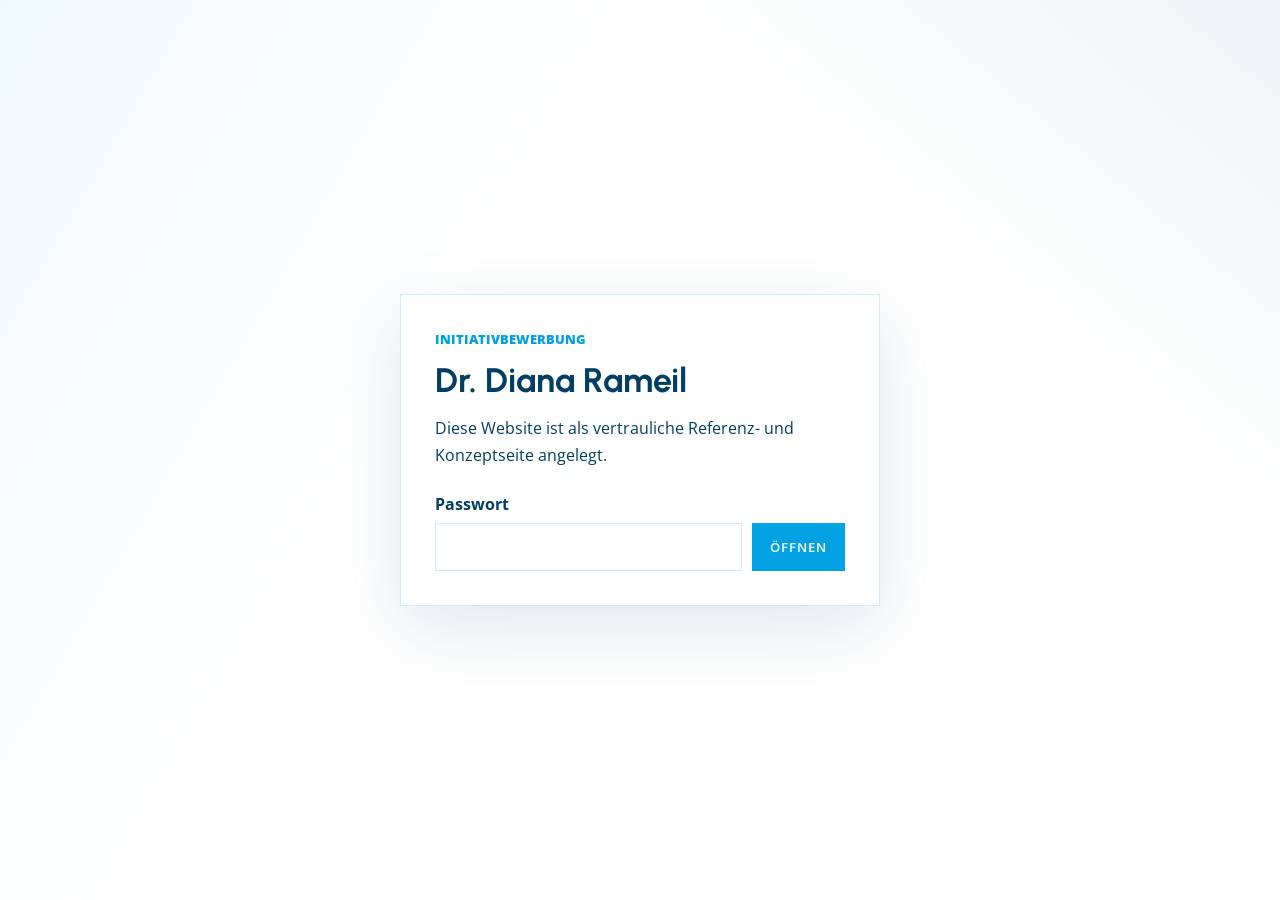
==== index.html @ 24d47d83 "Footer: add copyright/IP notice to all pages" ====
<!doctype html>
<html lang="de">
  <head>
    <meta charset="utf-8" />
    <link rel="icon" href="favicon.ico" sizes="32x32" /><link rel="icon" href="assets/favicon.svg" type="image/svg+xml" /><meta name="viewport" content="width=device-width, initial-scale=1" />
    <title>Dr. Diana Rameil | Patientensicherheit</title>
    <meta
      name="description"
      content="Geschütztes Konzeptdossier zur Weiterentwicklung der Patientensicherheit in der GKV."
    />
    <link rel="stylesheet" href="styles.css" />
  </head>
  <body data-page="start">
    <div class="password-screen" id="passwordScreen" aria-labelledby="passwordTitle">
      <form class="password-panel" id="passwordForm">
        <p class="eyebrow">Initiativbewerbung</p>
        <h1 id="passwordTitle">Dr. Diana Rameil</h1>
        <p>Diese Website ist als vertrauliche Referenz- und Konzeptseite angelegt.</p>
        <label for="passwordInput">Passwort</label>
        <div class="password-row">
          <input id="passwordInput" type="password" autocomplete="current-password" />
          <button type="submit">Öffnen</button>
        </div>
        
      </form>
    </div>

    <div class="site-shell" id="siteShell" hidden>
      <header class="site-header">
        <a class="brand brand-logo" href="index.html" aria-label="Zur Startseite">
          <svg viewBox="0 0 560 92" height="92" aria-label="Dr. Diana Rameil, LL.M., M.A." role="img"><circle cx="28" cy="46" r="30" fill="none" stroke="#003e63" stroke-width="2.5"/><circle cx="52" cy="46" r="30" fill="none" stroke="#01a1e3" stroke-width="2.5"/><clipPath id="logoClip"><circle cx="28" cy="46" r="30"/></clipPath><circle cx="52" cy="46" r="30" fill="#01a1e3" opacity="0.15" clip-path="url(#logoClip)"/><text x="98" y="52" font-family="Urbanist,system-ui,sans-serif" font-weight="300" font-size="48" fill="#003e63">Dr. Diana Rameil</text><text x="100" y="82" font-family="Urbanist,system-ui,sans-serif" font-weight="300" font-size="28" fill="#01a1e3" letter-spacing="2">LL.M., M.A.</text></svg>
          
        </a>
        <div class="header-actions"><a class="contact-action" href="mailto:info@patientensicherheit-gkv.de" aria-label="E-Mail schreiben"><svg class="header-svg" viewBox="0 0 24 24" aria-hidden="true"><path d="M4 6h16v12H4z"></path><path d="m4 7 8 6 8-6"></path></svg><span>E-Mail</span></a><a class="contact-action" href="tel:+4915123464872" aria-label="Anrufen"><svg class="header-svg" viewBox="0 0 24 24" aria-hidden="true"><path d="M7.5 4.8 9.6 7c.6.6.7 1.5.2 2.2l-1 1.5c1.1 2.2 2.8 3.9 5 5l1.5-1c.7-.4 1.6-.3 2.2.2l2.1 2.1c.6.6.6 1.6 0 2.2l-1 1c-.8.8-2 .9-3 .6-6-1.8-10.7-6.5-12.5-12.5-.3-1.1-.1-2.2.6-3l1-1c.7-.6 1.6-.6 2.3 0Z"></path></svg><span>Telefon</span></a><button class="menu-toggle" type="button" aria-expanded="false" aria-controls="mainNav" aria-label="Menü öffnen"><span></span><span></span><span></span></button></div>
        <nav class="main-nav" id="mainNav" aria-label="Hauptnavigation">
          
          <a href="profil.html">Profil und Expertise</a>
          <a href="impuls.html">Fall Anni</a>
          <a href="aktuell.html">Patientensicherheit</a>
          <a href="analyse.html">Analyse der PSS</a>
          <a href="konzept.html">Konzept &amp; Projekte</a>
          <a href="kontakt.html">Abschluss und Kontakt</a>
        </nav>
      </header>

      <main>
        <section class="hero-slider" aria-label="Startseiten-Hero">
          <div class="hero-slide is-active" data-slide>
            <video autoplay muted loop playsinline poster="assets/serious-doctor-discussing-with-senior-couple-about-their-medical-documents-appointment-clinic.jpg">
              <source src="assets/4778147_Doctors_Team_3840x2160.mp4" type="video/mp4" />
            </video>
          </div>
          <div class="hero-slide" data-slide>
            <video muted loop playsinline poster="assets/closeup-support-hands.jpg">
              <source src="assets/4778145_Doctors_Team_3840x2160.mp4" type="video/mp4" />
            </video>
          </div>
          <div class="hero-overlay"></div>
          <div class="hero-copy hero-copy-over-video reveal">
            <p class="eyebrow eyebrow-hero">Initiativbewerbung</p>
            <h1>Patientensicherheit<br class="mobile-break"> in der GKV wirksam gestalten</h1>
            <p class="hero-lede">
              Sicherheit ist kein Zufall — sie ist eine Entscheidung.
            </p>
            <div class="hero-actions">
              <a class="primary-button" href="konzept.html">Konzept ansehen</a>
            </div>
          </div>
          <button class="hero-scroll-hint" type="button" aria-label="Nach unten scrollen" onclick="document.getElementById('main-content').scrollIntoView({behavior:'smooth'})">
            <svg viewBox="0 0 24 24" aria-hidden="true"><path d="M12 5v14M5 12l7 7 7-7"/></svg>
          </button>
          <div class="hero-dots" aria-label="Hero Slider Steuerung">
            <button class="is-active" type="button" data-slide-button="0" aria-label="Slide 1 anzeigen"></button>
            <button type="button" data-slide-button="1" aria-label="Slide 2 anzeigen"></button>
            <button type="button" data-slide-button="2" aria-label="Slide 3 anzeigen"></button>
          </div>
        </section>

        <section class="section" id="main-content">
          <div class="page-intro reveal">
            <div class="page-intro-label">
              <p class="eyebrow">Leitidee</p>
              <h2>Gemeinsam für mehr Sicherheit.</h2>
            </div>
            <p>
              Konzept zur strukturierten Nutzung realer Behandlungsereignisse für
              Prävention, Lehre und Vertrauen – zur Weiterentwicklung der Techniker
              Krankenkasse als führende Akteurin im Bereich Patientensicherheit
            </p>
            <p>
              Behandlungsfehler und vermeidbare Schadensereignisse verursachen nicht nur
              erhebliche persönliche Belastungen für Betroffene, sondern führen auch zu
              hohen Folgekosten im Gesundheitssystem. Aktuelle Einschätzungen gehen
              inzwischen von volkswirtschaftlichen Belastungen in Milliardenhöhe aus.
              Patientensicherheit besitzt damit nicht nur medizinische und ethische,
              sondern auch eine erhebliche gesundheitsökonomische Relevanz.
            </p>
            <p>
              Das Thema Patientensicherheit entwickelt sich zunehmend zu einem zentralen
              Zukunfts- und Gestaltungsfeld in der gesetzlichen Krankenversicherung.
              Moderne, lernorientierte Ansätze bieten die Chance, Erkenntnisse aus realen
              Behandlungsereignissen gezielt zu nutzen, um eine sicherere Versorgung
              nachhaltig weiterzuentwickeln und präventive Strukturen zu stärken.
            </p>
          </div>
        </section>

        <section class="section feature-strip" aria-label="Thematische Schwerpunkte">
          <article class="feature-item reveal">
            <svg viewBox="0 0 48 48" aria-hidden="true"><path d="M8 14h32v22H8z"></path><path d="m8 15 16 13 16-13"></path></svg>
            <h2>Fallbasiertes Lernen</h2>
          </article>
          <article class="feature-item reveal">
            <svg viewBox="0 0 48 48" aria-hidden="true"><path d="M24 7v34"></path><path d="M12 18h24"></path><path d="M14 30h20"></path><circle cx="24" cy="24" r="16"></circle></svg>
            <h2>Prävention und Vertrauen</h2>
          </article>
          <article class="feature-item reveal">
            <svg viewBox="0 0 48 48" aria-hidden="true"><path d="M14 8h15l7 7v25H14z"></path><path d="M29 8v8h7"></path><path d="M19 25h12M19 31h9"></path></svg>
            <h2>Strukturierte Analyse</h2>
          </article>
          <article class="feature-item reveal">
            <svg viewBox="0 0 48 48" aria-hidden="true"><path d="M24 6 8 14v11c0 9 6.8 14.4 16 17 9.2-2.6 16-8 16-17V14z"></path><path d="m17 24 5 5 10-11"></path></svg>
            <h2>Sichere Versorgung</h2>
          </article>
        </section>

        <section class="section" aria-label="Unterseiten">
          <div class="section-heading narrow">
            <p class="eyebrow">Das Dossier im Überblick</p>
            <h2>Alle Themen auf einen Blick.</h2>
          </div>
          <div class="page-teaser-grid">
          <a class="teaser-card reveal image-tile portrait-card" href="profil.html">
            <img src="assets/portrait-square.jpg" alt="Portraitfoto Dr. Diana Rameil" />
            <div class="tile-overlay"></div>
            <div class="tile-copy">
              <h2>Profil und Expertise</h2>
              <p>Fachliche Laufbahn, Schnittstellenkompetenz und Original-Lebenslauf.</p>
            </div>
          </a>
          <a class="teaser-card reveal image-tile" href="impuls.html">
            <img src="assets/anni.jpg" alt="Fall Anni" />
            <div class="tile-overlay"></div>
            <div class="tile-copy">
              <h2>Fall Anni</h2>
              <p>Der Fall Anni als sachlicher Impuls und biografischer Wendepunkt.</p>
            </div>
          </a>
          <a class="teaser-card reveal image-tile" href="aktuell.html">
            <img src="assets/closeup-support-hands.jpg" alt="Patientensicherheit" />
            <div class="tile-overlay"></div>
            <div class="tile-copy">
              <h2>Patientensicherheit</h2>
              <p>Einordnung des Handlungsfeldes fuer GKV, Qualität und Vertrauen.</p>
            </div>
          </a>
          <a class="teaser-card reveal image-tile" href="analyse.html">
            <img src="assets/serious-doctor-discussing-with-senior-couple-about-their-medical-documents-appointment-clinic.jpg" alt="Ärztliches Beratungsgespräch mit Dokumenten" />
            <div class="tile-overlay"></div>
            <div class="tile-copy">
              <h2>Analyse der PSS</h2>
              <p>Vollständige Originalanalyse der TK-Patientensicherheitssignale.</p>
            </div>
          </a>
          <a class="teaser-card reveal image-tile" href="konzept.html">
            <img src="assets/team-young-specialist-doctors-standing-corridor-hospital.jpg" alt="Konzept & Projekte" />
            <div class="tile-overlay"></div>
            <div class="tile-copy">
              <h2>Konzept & Projekte</h2>
              <p>Projektideen und Beitrag zur Weiterentwicklung der Patientensicherheit.</p>
            </div>
          </a>
          <a class="teaser-card reveal image-tile" href="kontakt.html">
            <img src="assets/doctor-patient-discussing-current-health-examination-while-sitting-sunny-clinic-perfect-medical-service-hospital.jpg" alt="Abschluss und Kontakt" />
            <div class="tile-overlay"></div>
            <div class="tile-copy">
              <h2>Abschluss und Kontakt</h2>
              <p>Zusammenfassung, Gesprächsimpuls und Kontaktdaten.</p>
            </div>
          </a>
          </div>
        </section>
      </main>
            <footer class="site-footer">
        <div class="footer-grid">
          <div class="footer-copy">
            <p class="eyebrow">Kontakt</p>
            <svg viewBox="0 0 560 92" height="72" aria-label="Dr. Diana Rameil, LL.M., M.A." role="img"><circle cx="28" cy="46" r="30" fill="none" stroke="rgba(255,255,255,0.7)" stroke-width="2.5"/><circle cx="52" cy="46" r="30" fill="none" stroke="#01a1e3" stroke-width="2.5"/><clipPath id="footerLogoClip"><circle cx="28" cy="46" r="30"/></clipPath><circle cx="52" cy="46" r="30" fill="#01a1e3" opacity="0.25" clip-path="url(#footerLogoClip)"/><text x="98" y="52" font-family="Urbanist,system-ui,sans-serif" font-weight="300" font-size="48" fill="#fff">Dr. Diana Rameil</text><text x="100" y="82" font-family="Urbanist,system-ui,sans-serif" font-weight="300" font-size="28" fill="#01a1e3" letter-spacing="2">LL.M., M.A.</text></svg>
            <p>Ich freue mich auf den Austausch — schreiben Sie mir oder rufen Sie einfach an.</p>
            <div class="footer-contact-links">
              <a href="mailto:info@patientensicherheit-gkv.de" aria-label="E-Mail schreiben">E-Mail</a>
              <a href="tel:+4915123464872" aria-label="Anrufen">Telefon</a>
            </div>
          </div>
          <form class="footer-form" id="contactForm" action="/api/contact" method="post" data-smtp-ready="true">
            <input class="honeypot" type="text" name="website" tabindex="-1" autocomplete="off" aria-hidden="true" />
            <label>
              <span>Name</span>
              <input type="text" name="name" autocomplete="name" required />
            </label>
            <label>
              <span>E-Mail</span>
              <input type="email" name="email" autocomplete="email" required />
            </label>
            <label>
              <span>Nachricht</span>
              <textarea name="message" rows="4" required></textarea>
            </label>
            <button type="submit">Nachricht senden</button>
            <p class="form-status" id="formStatus" role="status" aria-live="polite"></p>
          </form>
        </div>
        <div class="footer-bottom">© Dr. Diana Rameil, LL.M., M.A. · 2026 — Alle Inhalte urheberrechtlich geschützt. Konzepte, Analysen und Texte sind geistiges Eigentum der Autorin.</div>
      </footer>
    </div>

    <script src="script.js"></script>
  </body>
</html>
---- styles.css ----
@import url("https://fonts.googleapis.com/css2?family=Open+Sans:wght@400;500;600;700;800&family=Urbanist:wght@300;400;500;600;700;800;900&display=swap");

:root {
  /* ── Layout ── */
  --page-max: 1360px;
  --page-pad: clamp(18px, 4vw, 56px);
  --radius: 0px;

  /* ── Colors ── */
  --white: #ffffff;
  --navy: #003e63;
  --aqua: #01a1e3;
  --bg: #ffffff;
  --paper: #ffffff;
  --ink: #003e63;
  --muted: rgba(0, 62, 99, 0.58);
  --line: rgba(1, 161, 227, 0.2);
  --aqua-dark: #003e63;       /* alias → --navy */
  --mint: rgba(1, 161, 227, 0.08);
  --soft-blue: rgba(1, 161, 227, 0.05);
  --shadow: 0 22px 70px rgba(0, 62, 99, 0.12);

  /* ── Typography ── */
  --font-display: "Urbanist", Inter, ui-sans-serif, system-ui, -apple-system, BlinkMacSystemFont, "Segoe UI",
    sans-serif;
  --font-body: "Open Sans", Inter, ui-sans-serif, system-ui, -apple-system, BlinkMacSystemFont, "Segoe UI",
    sans-serif;
  font-family: var(--font-body);
  --text-h1: clamp(36px, 4vw, 64px);
  --text-h2: clamp(26px, 2.5vw, 42px);
  --text-h3: clamp(20px, 1.8vw, 30px);
  --text-lede: clamp(19px, 1.6vw, 24px);
  --text-base: clamp(17px, 1.4vw, 20px);
  --text-sm: clamp(15px, 1.15vw, 18px);

  /* ── Section spacing ──────────────────────────────────────────────────────
   * --section-gap       : standard vertical padding between sections with a
   *                       background color change (white ↔ soft-blue/navy).
   * --section-gap-tight : reduced padding when two white sections follow each
   *                       other on the same background (no visual separator).
   * Usage: .section uses --section-gap by default. Adjacent white-on-white
   * sections receive padding-top: var(--section-gap-tight) via sibling rules.
   * ─────────────────────────────────────────────────────────────────────── */
  --section-gap: clamp(56px, 8vw, 108px);
  --section-gap-tight: clamp(28px, 4vw, 54px);
}

* {
  border-radius: var(--radius) !important;
}

* {
  box-sizing: border-box;
}

[hidden] {
  display: none !important;
}

html {
  scroll-behavior: smooth;
}

body {
  margin: 0;
  background:
    linear-gradient(120deg, rgba(1, 161, 227, 0.06), transparent 36%),
    linear-gradient(220deg, rgba(0, 62, 99, 0.06), transparent 30%),
    var(--bg);
  color: var(--ink);
}

a {
  color: inherit;
}

.teaser-card,
.feature-item,
.profile-timeline,
.profile-extra-grid,
.footer-form,
.raw-text {
  overflow-wrap: break-word;
}

.raw-text {
  hyphens: auto;
}

button,
input {
  font: inherit;
}

.password-screen {
  min-height: 100vh;
  display: grid;
  place-items: center;
  padding: 24px;
}

.password-panel {
  width: min(100%, 480px);
  background: var(--paper);
  border: 1px solid var(--line);
  border-radius: 8px;
  box-shadow: var(--shadow);
  padding: 34px;
}

.password-panel h1 {
  margin: 8px 0 12px;
  font-size: 34px;
}

.password-panel label {
  display: block;
  margin-top: 24px;
  margin-bottom: 8px;
  font-weight: 700;
}

.password-row {
  display: grid;
  grid-template-columns: 1fr auto;
  gap: 10px;
}

.password-row input {
  min-width: 0;
  border: 1px solid var(--line);
  border-radius: 6px;
  padding: 12px 14px;
}

.password-row button,
.primary-button,
.secondary-button {
  display: inline-flex;
  align-items: center;
  gap: 8px;
  border: 0;
  border-radius: 6px;
  padding: 12px 18px;
  text-decoration: none;
  font-size: 13px;
  font-weight: 600;
  letter-spacing: 0.08em;
  text-transform: uppercase;
  cursor: pointer;
}

.password-row button,
.primary-button {
  background: var(--aqua);
  color: var(--white);
}

.secondary-button {
  border: 1px solid var(--line);
  background: var(--white);
}

.profile-download {
  margin-top: clamp(24px, 3vw, 40px);
  display: flex;
  flex-wrap: wrap;
  gap: 16px;
}

.profile-download a {
  display: inline-flex;
  align-items: center;
  gap: 10px;
  color: var(--ink);
  text-decoration: none;
}

.password-hint {
  color: var(--muted);
  font-size: 14px;
}

.site-header {
  position: sticky;
  top: 0;
  z-index: 10;
  display: flex;
  align-items: center;
  justify-content: space-between;
  gap: 24px;
  padding: 14px max(var(--page-pad), calc((100vw - var(--page-max)) / 2 + var(--page-pad)));
  background: var(--white);
  border-bottom: 1px solid rgba(207, 229, 228, 0.86);
}

.brand {
  display: inline-flex;
  align-items: center;
  gap: 12px;
  text-decoration: none;
  font-family: var(--font-display);
}

.brand-logo {
  gap: 16px;
}

.brand-logo img,
.brand-logo svg {
  display: block;
  height: clamp(48px, 4.5vw, 54px);
  width: auto;
}

.brand-logo span {
  border-left: 1px solid var(--line);
  color: var(--muted);
  font-family: var(--font-body);
  font-size: 13px;
  padding-left: 16px;
}

.brand-mark {
  display: grid;
  place-items: center;
  width: 44px;
  height: 44px;
  border-radius: 8px;
  background: var(--aqua);
  color: var(--white);
  font-weight: 900;
}

.brand small {
  display: block;
  margin-top: 2px;
  color: var(--muted);
  font-size: 12px;
}

.main-nav {
  position: fixed;
  inset: 73px 0 0;
  display: grid;
  place-items: center;
  align-content: center;
  gap: clamp(2px, 0.8vh, 8px);
  min-width: 0;
  padding: clamp(32px, 8vw, 92px);
  border: 0;
  border-radius: 0;
  background: rgba(255, 255, 255, 0.98);
  box-shadow: none;
  opacity: 0;
  pointer-events: none;
  transform: translateY(-12px);
  transition:
    opacity 180ms ease,
    transform 180ms ease;
  z-index: 9;
}

.main-nav.is-open {
  opacity: 1;
  pointer-events: auto;
  transform: translateY(0);
}

.header-actions {
  display: flex;
  align-items: center;
  gap: clamp(16px, 2.5vw, 28px);
}

.contact-action {
  display: inline-flex;
  align-items: center;
  gap: 7px;
  color: var(--ink);
  font-size: 14px;
  text-decoration: none;
}

.header-svg {
  display: block;
  width: 23px;
  height: 23px;
  fill: none;
  stroke: currentColor;
  stroke-linecap: round;
  stroke-linejoin: round;
  stroke-width: 1.8;
}

.menu-toggle {
  position: relative;
  display: block;
  width: 28px;
  height: 24px;
  border: 0;
  background: transparent;
  color: var(--ink);
  cursor: pointer;
  padding: 0;
}

.menu-toggle span {
  position: absolute;
  left: 0;
  display: block;
  width: 24px;
  height: 2px;
  border-radius: 999px;
  background: currentColor;
  transition:
    transform 180ms ease,
    opacity 180ms ease,
    top 180ms ease;
}

.menu-toggle span:nth-child(1) {
  top: 4px;
}

.menu-toggle span:nth-child(2) {
  top: 11px;
}

.menu-toggle span:nth-child(3) {
  top: 18px;
}

.menu-toggle.is-open span:nth-child(1) {
  top: 11px;
  transform: rotate(45deg);
}

.menu-toggle.is-open span:nth-child(2) {
  opacity: 0;
}

.menu-toggle.is-open span:nth-child(3) {
  top: 11px;
  transform: rotate(-45deg);
}

.main-nav a {
  border-radius: 6px;
  color: var(--ink);
  font-size: clamp(24px, 3.2vw, 46px);
  font-weight: 700;
  line-height: 1;
  padding: 2px 16px;
  text-decoration: none;
}

.main-nav a:hover {
  background: transparent;
  color: var(--aqua-dark);
}

.main-nav a.is-active {
  background: transparent;
  color: var(--aqua-dark);
}

.section {
  padding: var(--section-gap) max(var(--page-pad), calc((100vw - var(--page-max)) / 2 + var(--page-pad)));
}

.subpage-hero {
  display: grid;
  grid-template-columns: minmax(0, 1fr) minmax(260px, 420px);
  gap: clamp(24px, 5vw, 64px);
  align-items: center;
  min-height: 54vh;
}

.subpage-hero.text-first {
  grid-template-columns: minmax(0, 0.8fr) minmax(280px, 0.9fr);
}

.subpage-hero img {
  display: block;
  width: 100%;
  max-height: 520px;
  border-radius: 8px;
  box-shadow: var(--shadow);
  object-fit: cover;
}

.profile-hero {
  display: grid;
  grid-template-columns: minmax(0, 1.25fr) minmax(300px, 0.55fr);
  min-height: clamp(320px, 48vh, 520px);
  background:
    linear-gradient(90deg, rgba(0, 62, 99, 0.18) 0%, rgba(1, 161, 227, 0.08) 50%, rgba(0, 62, 99, 0.06) 100%),
    linear-gradient(160deg, rgba(1, 161, 227, 0.22) 0%, rgba(0, 62, 99, 0.10) 60%, rgba(1, 161, 227, 0.12) 100%);
  gap: 30px;
  padding-right: max(var(--page-pad), calc((100vw - var(--page-max)) / 2 + var(--page-pad)));
}

.profile-hero-copy {
  display: flex;
  flex-direction: column;
  justify-content: center;
  padding-block: clamp(40px, 6vw, 72px);
  padding-left: max(var(--page-pad), calc((100vw - var(--page-max)) / 2 + var(--page-pad)));
  padding-right: 0;
}

.profile-hero-copy h1 {
  max-width: none;
  font-size: clamp(30px, 3.8vw, 52px);
  line-height: 1.08;
}

.profile-hero-copy p:not(.eyebrow) {
  max-width: none;
  color: var(--muted);
  font-size: var(--text-lede);
}

.profile-hero-image {
  min-height: clamp(320px, 48vh, 520px);
  overflow: hidden;
  align-self: center;
  border-radius: 8px;
  box-shadow: 0 30px 80px rgba(0, 62, 99, 0.2);
  margin-block: clamp(24px, 4vw, 48px);
}

.profile-hero-image img {
  display: block;
  width: 100%;
  height: 100%;
  min-height: clamp(320px, 48vh, 520px);
  object-fit: cover;
  object-position: center 16%;
}

.profile-feature-strip {
  background: var(--soft-blue);
  padding-top: var(--section-gap);
  padding-bottom: var(--section-gap);
}

.profile-timeline-section {
  background: var(--bg);
}

.profile-timeline {
  display: grid;
  gap: 14px;
}

.profile-timeline article {
  display: grid;
  grid-template-columns: 160px minmax(280px, 1.05fr) minmax(280px, 0.95fr);
  gap: clamp(20px, 4vw, 46px);
  align-items: baseline;
  border-top: 1px solid var(--line);
  padding: 22px 0;
}

.profile-timeline article:last-child {
  border-bottom: 1px solid var(--line);
}

.profile-timeline span {
  color: var(--aqua-dark);
  font-size: 13px;
  font-weight: 900;
  text-transform: uppercase;
}

.profile-timeline h3 {
  font-size: var(--text-h3);
}

.profile-timeline p {
  margin: 0;
  color: var(--muted);
}

.profile-extra-section {
  background: var(--soft-blue);
}

.profile-extra-grid {
  display: grid;
  grid-template-columns: repeat(6, 1fr);
  gap: 16px;
  align-items: stretch;
}

.profile-extra-grid article:nth-child(1) { grid-column: span 3; }
.profile-extra-grid article:nth-child(2) { grid-column: span 3; }
.profile-extra-grid article:nth-child(3) { grid-column: span 2; }
.profile-extra-grid article:nth-child(4) { grid-column: span 2; }
.profile-extra-grid article:nth-child(5) { grid-column: span 2; }

.profile-extra-grid article {
  border: 1px solid rgba(1, 161, 227, 0.18);
  border-radius: 8px;
  background: var(--bg);
  padding: 24px;
  overflow-wrap: break-word;
  word-break: break-word;
  hyphens: auto;
}

.profile-extra-grid .extra-icon,
.anni-effects .extra-icon,
.patient-tk-grid .extra-icon {
  width: 28px;
  height: 28px;
  stroke: var(--aqua-dark);
  stroke-width: 1.5;
  fill: none;
  stroke-linecap: round;
  stroke-linejoin: round;
  display: block;
  margin-bottom: 14px;
}

.profile-extra-grid h3 {
  margin-bottom: 18px;
  font-size: clamp(21px, 1.6vw, 28px);
}

.profile-extra-grid p {
  margin: 0;
  color: var(--muted);
}

.anni-hero {
  display: grid;
  grid-template-columns: minmax(0, 1.25fr) minmax(300px, 0.55fr);
  gap: 30px;
  min-height: clamp(320px, 48vh, 520px);
  padding-right: max(var(--page-pad), calc((100vw - var(--page-max)) / 2 + var(--page-pad)));
  background:
    linear-gradient(90deg, rgba(0, 62, 99, 0.18) 0%, rgba(1, 161, 227, 0.08) 50%, rgba(0, 62, 99, 0.06) 100%),
    linear-gradient(160deg, rgba(1, 161, 227, 0.22) 0%, rgba(0, 62, 99, 0.10) 60%, rgba(1, 161, 227, 0.12) 100%);
}

.anni-hero-copy {
  display: flex;
  flex-direction: column;
  justify-content: center;
  padding-block: clamp(40px, 6vw, 72px);
  padding-left: max(var(--page-pad), calc((100vw - var(--page-max)) / 2 + var(--page-pad)));
}

.anni-hero-copy h1 {
  max-width: none;
  font-size: clamp(30px, 3.8vw, 52px);
  line-height: 1.08;
}

.anni-hero-copy p:not(.eyebrow) {
  max-width: none;
  color: var(--muted);
  font-size: var(--text-lede);
}

.anni-hero-image {
  align-self: center;
  overflow: hidden;
  min-height: clamp(320px, 48vh, 520px);
  border-radius: 8px;
  box-shadow: 0 30px 80px rgba(0, 62, 99, 0.2);
  margin-block: clamp(28px, 5vw, 64px);
}

.anni-hero-image img {
  display: block;
  width: 100%;
  height: 100%;
  min-height: clamp(320px, 48vh, 520px);
  object-fit: cover;
  object-position: center 16%;
}

.anni-intro-section {
  background: var(--soft-blue);
}

.anni-intro-copy {
  display: grid;
  grid-template-columns: repeat(3, minmax(0, 1fr));
  gap: 18px;
}

.anni-intro-copy.text-block {
  display: grid;
  grid-template-columns: minmax(0, 0.4fr) minmax(0, 0.6fr);
  gap: 18px;
  max-width: none;
}

.anni-intro-copy p {
  margin: 0;
  border: 1px solid rgba(1, 161, 227, 0.18);
  border-radius: 8px;
  background: var(--bg);
  padding: 24px;
  color: var(--muted);
  font-size: var(--text-base);
}

.anni-intro-copy.text-block p {
  border: 0;
  border-radius: 0;
  background: transparent;
  padding: 0;
  color: var(--muted);
  font-size: var(--text-lede);
  line-height: 1.55;
}

.intro-heading-block h2 {
  font-size: clamp(28px, 3vw, 48px);
}

.anni-intro-copy.text-block p + p,
.anni-intro-copy.text-block div p + p {
  margin-top: 18px;
}

.anni-timeline-section {
  background: var(--soft-blue);
}

.anni-timeline {
  display: grid;
  gap: 0;
}

.anni-timeline-note {
  margin-top: clamp(32px, 4vw, 52px);
  font-size: var(--text-base);
  font-style: italic;
  color: var(--muted);
  border-left: 3px solid rgba(1, 161, 227, 0.3);
  padding-left: clamp(20px, 3vw, 32px);
}

.anni-timeline article {
  display: grid;
  grid-template-columns: 190px minmax(0, 1fr);
  gap: clamp(20px, 4vw, 56px);
  border-top: 1px solid var(--line);
  padding: 28px 0;
}

.anni-timeline article:last-child {
  border-bottom: 1px solid var(--line);
}

.anni-timeline span {
  color: var(--aqua-dark);
  font-size: 13px;
  font-weight: 900;
  text-transform: uppercase;
}

.anni-timeline h3 {
  margin-bottom: 10px;
  font-size: clamp(24px, 2.3vw, 38px);
}

.anni-timeline p {
  max-width: 980px;
  margin: 0;
  color: var(--muted);
  font-size: var(--text-base);
}

.anni-image-band {
  display: grid;
  grid-template-columns: minmax(280px, 0.62fr) minmax(0, 0.9fr);
  gap: clamp(24px, 5vw, 72px);
  align-items: center;
  background: var(--white);
}

.anni-image-band img {
  display: block;
  width: 100%;
  aspect-ratio: 4 / 3;
  border-radius: 8px;
  box-shadow: var(--shadow);
  object-fit: cover;
}

.anni-effects {
  display: grid;
  grid-template-columns: repeat(3, minmax(0, 1fr));
  gap: 16px;
  background: var(--soft-blue);
}

.anni-effects article {
  border: 1px solid var(--line);
  border-radius: 8px;
  background: var(--white);
  padding: 24px;
}

.anni-effects-main {
  grid-column: span 2;
}

.anni-effects h2 {
  margin-bottom: 18px;
  font-size: clamp(22px, 2.8vw, 34px);
}

.anni-effects p {
  margin: 0;
  color: var(--muted);
}

.anni-learning {
  background: var(--bg);
}

.anni-learning > p {
  margin: 0;
  color: var(--muted);
  font-size: var(--text-lede);
  line-height: 1.55;
}

.anni-gutachten,
.anni-stance {
  background: var(--bg);
  display: flex;
  justify-content: center;
  padding-top: var(--section-gap);
}

.anni-stance-card {
  width: 100%;
  max-width: none;
  background: var(--navy);
  color: var(--white);
  padding: clamp(28px, 5vw, 56px);
}

.anni-stance-card .eyebrow {
  color: #9ee7ff;
}

.anni-stance-card p:not(.eyebrow) {
  color: rgba(255, 255, 255, 0.82);
  font-size: var(--text-base);
}

.anni-question {
  background: var(--bg);
  padding-top: clamp(12px, 2vw, 24px);
}

.anni-question h2 {
  max-width: 1100px;
  color: var(--aqua-dark);
  font-size: clamp(34px, 4.4vw, 68px);
}

.wide-image-hero {
  position: relative;
  height: clamp(380px, 50vh, 540px);
  overflow: hidden;
  background: var(--navy);
}

.wide-image-hero > img {
  position: absolute;
  inset: 0;
  display: block;
  width: 100%;
  height: 100%;
  object-fit: cover;
}

.wide-image-overlay {
  position: absolute;
  inset: 0;
  background:
    linear-gradient(90deg, rgba(0, 62, 99, 0.62), rgba(0, 62, 99, 0.38) 46%, rgba(0, 62, 99, 0.12)),
    linear-gradient(180deg, rgba(1, 161, 227, 0.12), rgba(0, 62, 99, 0.36));
}

.wide-image-copy {
  position: relative;
  z-index: 1;
  display: flex;
  height: 100%;
  flex-direction: column;
  justify-content: center;
  padding: clamp(48px, 7vw, 80px) max(var(--page-pad), calc((100vw - var(--page-max)) / 2 + var(--page-pad)));
  color: var(--white);
}

.wide-image-copy .eyebrow {
  color: #9ee7ff;
}

.wide-image-copy h1 {
  max-width: 960px;
  font-size: clamp(32px, 4vw, 56px);
}

.wide-image-copy p:not(.eyebrow) {
  max-width: 760px;
  color: rgba(255, 255, 255, 0.86);
  font-size: var(--text-lede);
}

.patient-feature-strip {
  background: var(--bg);
  padding-top: var(--section-gap);
  padding-bottom: var(--section-gap);
}

/* ── Shared page intro block ── */
.page-intro {
  max-width: 960px;
  padding-left: clamp(32px, 4vw, 56px);
  margin-inline: 0;
}

.page-intro-label {
  border-left: 3px solid rgba(1, 161, 227, 0.3);
  padding-left: clamp(32px, 4vw, 56px);
  margin-left: calc(-1 * clamp(32px, 4vw, 56px));
}

.page-intro .eyebrow {
  font-size: 11px;
  color: var(--aqua-dark);
}

.page-intro h2 {
  margin-top: 6px;
}

.page-intro p {
  font-size: var(--text-base);
  line-height: 1.65;
  color: var(--muted);
  margin-top: 0.8em;
}

/* Symmetric padding for intro sections */
.patient-intro,
.analysis-intro,
.konzept-intro {
  padding-top: var(--section-gap-tight);
  padding-bottom: var(--section-gap-tight);
}

/* anni-learning: symmetric tight padding top and bottom */
.anni-learning {
  padding-top: var(--section-gap-tight);
  padding-bottom: var(--section-gap-tight);
}

.patient-intro {
  background: var(--bg);
}

.patient-text-grid {
  display: grid;
  grid-template-columns: minmax(0, 0.4fr) minmax(0, 0.6fr);
  gap: 18px;
}

.patient-text-grid p {
  margin: 0;
  border: 1px solid rgba(1, 161, 227, 0.18);
  border-radius: 8px;
  background: var(--white);
  padding: 24px;
  color: var(--muted);
  font-size: var(--text-base);
}

.patient-chapters {
  display: grid;
  grid-template-columns: repeat(2, minmax(0, 1fr));
  gap: 16px;
  background: var(--bg);
}

.patient-chapters article,
.patient-tk-grid article {
  border: 1px solid var(--line);
  border-radius: 8px;
  background: var(--bg);
  padding: 26px;
}

.patient-chapters h2 {
  margin-bottom: 20px;
  font-size: clamp(28px, 3vw, 48px);
}

.patient-chapters p:not(.eyebrow),
.patient-tk-grid p {
  color: var(--muted);
}

.patient-image-band {
  display: grid;
  grid-template-columns: minmax(280px, 0.62fr) minmax(0, 0.9fr);
  gap: clamp(24px, 5vw, 72px);
  align-items: center;
  background: var(--soft-blue);
}

.patient-image-band img {
  display: block;
  width: 100%;
  aspect-ratio: 4 / 3;
  border-radius: 8px;
  box-shadow: var(--shadow);
  object-fit: cover;
}

.patient-image-band p:not(.eyebrow) {
  max-width: 760px;
  color: var(--muted);
  font-size: var(--text-base);
}

.patient-trust {
  background: var(--bg);
}

.patient-trust-card {
  width: 100%;
  border-radius: 8px;
  background: var(--navy);
  color: var(--white);
  padding: clamp(28px, 5vw, 56px);
}

.patient-trust-card .eyebrow {
  color: #9ee7ff;
}

.patient-trust-card p:not(.eyebrow) {
  max-width: 980px;
  color: rgba(255, 255, 255, 0.82);
  font-size: var(--text-base);
}

.patient-tk {
  background: var(--soft-blue);
}

.patient-tk-grid {
  display: grid;
  grid-template-columns: repeat(3, minmax(0, 1fr));
  gap: 16px;
}

.patient-tk-grid h3 {
  margin-bottom: 18px;
  font-size: clamp(22px, 1.8vw, 32px);
}


.patient-psb .section-heading {
  margin-bottom: clamp(32px, 4vw, 56px);
}

.patient-psb-grid {
  display: grid;
  grid-template-columns: repeat(2, minmax(0, 1fr));
  gap: 24px;
}

.patient-psb-grid article {
  background: var(--soft-blue);
  border-radius: 12px;
  padding: clamp(24px, 3vw, 40px);
}

.patient-psb-grid h3 {
  margin: 8px 0 20px;
  font-size: clamp(20px, 1.6vw, 28px);
}

.patient-psb-grid ul {
  margin: 0;
  padding-left: 20px;
  display: flex;
  flex-direction: column;
  gap: 10px;
}

.patient-psb-grid li {
  font-size: clamp(15px, 1.1vw, 17px);
  line-height: 1.55;
  color: var(--text);
}

.patient-sources {
  background: var(--bg);
}

.analysis-feature-strip {
  background: var(--bg);
  padding-top: var(--section-gap);
  padding-bottom: var(--section-gap);
}

.analysis-intro,
.analysis-overview {
  background: var(--bg);
}

.analysis-text-grid,
.analysis-learning,
.analysis-method-card {
  display: grid;
  grid-template-columns: minmax(0, 0.4fr) minmax(0, 0.6fr);
  gap: clamp(24px, 5vw, 72px);
  align-items: start;
}

.analysis-text-grid p,
.analysis-learning > p,
.analysis-method-card > p {
  margin: 0;
  color: var(--muted);
  font-size: var(--text-lede);
  line-height: 1.62;
}

.analysis-method {
  background: var(--bg);
}

.analysis-method-card,
.analysis-learning {
  border: 1px solid var(--line);
  background: var(--bg);
  padding: clamp(28px, 5vw, 56px);
}

.analysis-method-card h2,
.analysis-learning h2 {
  margin: 0;
  font-size: clamp(34px, 4vw, 58px);
  line-height: 1.05;
}

.analysis-focus {
  background: var(--bg);
}

.analysis-focus-grid {
  display: grid;
  grid-template-columns: repeat(3, minmax(0, 1fr));
  gap: 16px;
}

.analysis-focus-grid article,
.analysis-pss-grid article {
  border: 1px solid var(--line);
  background: var(--white);
  padding: clamp(22px, 3vw, 32px);
}

.analysis-focus-grid span,
.analysis-pss-grid span {
  display: block;
  margin-bottom: 20px;
  color: var(--aqua-dark);
  font-family: var(--font-display);
  font-size: 13px;
  font-weight: 900;
  letter-spacing: 0.08em;
  text-transform: uppercase;
}

.analysis-focus-grid h3,
.analysis-pss-grid h3 {
  margin: 0;
  font-size: clamp(22px, 2vw, 32px);
  line-height: 1.08;
}

.analysis-focus-grid p,
.analysis-pss-grid p {
  margin: 20px 0 0;
  color: var(--muted);
}

.analysis-pss-grid {
  display: grid;
  grid-template-columns: repeat(3, minmax(0, 1fr));
  gap: 14px;
}

.analysis-pss-grid article {
  min-height: 220px;
}

.analysis-pss-grid h3 {
  overflow-wrap: break-word;
  hyphens: auto;
}

.analysis-pss-accordion {
  display: grid;
  gap: 12px;
}

.analysis-pss-accordion > p {
  margin: 0;
  color: var(--muted);
}

.analysis-pss-item {
  overflow: hidden;
  border: 1px solid var(--line);
  background: var(--white);
}

.analysis-pss-item summary {
  display: grid;
  grid-template-columns: 86px minmax(0, 1fr) 36px;
  gap: clamp(16px, 3vw, 32px);
  align-items: center;
  padding: clamp(18px, 3vw, 30px);
  cursor: pointer;
  list-style: none;
}

.analysis-pss-item summary::-webkit-details-marker {
  display: none;
}

.analysis-pss-item summary::after {
  content: "+";
  justify-self: end;
  grid-column: 3;
  grid-row: 1;
  color: var(--aqua-dark);
  font-family: var(--font-display);
  font-size: 30px;
  font-weight: 600;
  line-height: 1;
}

.analysis-pss-item[open] summary::after {
  content: "–";
}

.analysis-pss-item summary span {
  color: var(--aqua-dark);
  font-family: var(--font-display);
  font-size: 13px;
  font-weight: 900;
  letter-spacing: 0.08em;
  text-transform: uppercase;
}

.analysis-pss-item summary strong {
  grid-column: 2;
  grid-row: 1;
  min-width: 0;
  color: var(--ink);
  font-family: var(--font-display);
  font-size: clamp(22px, 2vw, 34px);
  line-height: 1.08;
  overflow-wrap: break-word;
  hyphens: auto;
}

.analysis-pss-content {
  max-height: 520px;
  overflow: auto;
  border-top: 1px solid var(--line);
  padding: clamp(22px, 4vw, 40px) clamp(32px, 5vw, 64px) clamp(22px, 4vw, 40px) calc(clamp(18px, 3vw, 30px) + 86px + clamp(16px, 3vw, 32px));
  color: var(--muted);
  font-size: var(--text-sm);
  line-height: 1.72;
}

.analysis-pss-item[open] .analysis-pss-content {
  border-top: none;
}

.analysis-pss-content p {
  margin: 0 0 1.2em;
}

.analysis-pss-content .pss-title {
  font-weight: 600;
  color: var(--aqua-dark);
  margin-bottom: 1.4em;
}

.analysis-pss-content a {
  color: var(--aqua-dark);
  word-break: break-all;
  font-size: 12px;
}

.analysis-pss-content .pss-title + p {
  margin-top: -0.8em;
  margin-bottom: 1.8em;
}

.analysis-pss-content a:hover {
  text-decoration: underline;
}

.analysis-pss-content strong {
  color: var(--ink);
  font-weight: 600;
}

.analysis-pss-content em {
  font-style: italic;
}

.pss-source-link {
  display: inline-block;
  margin-top: 0.5em;
  color: var(--aqua-dark);
  font-size: 14px;
  font-family: var(--font-display);
  font-weight: 600;
  letter-spacing: 0.04em;
  text-decoration: underline;
  text-underline-offset: 3px;
}

.analysis-findings-list {
  margin: 1.2em 0 0;
  padding: 0;
  list-style: none;
  display: flex;
  flex-direction: column;
  gap: 10px;
}

.analysis-findings-list li {
  display: flex;
  align-items: baseline;
  gap: 12px;
  color: var(--muted);
  font-size: var(--text-base);
  line-height: 1.5;
}

.analysis-findings-list li::before {
  content: "";
  flex-shrink: 0;
  width: 6px;
  height: 6px;
  border-radius: 50%;
  background: var(--aqua);
  opacity: 0.6;
  margin-top: 0.45em;
}

.analysis-image-band {
  display: grid;
  grid-template-columns: minmax(0, 0.52fr) minmax(0, 0.48fr);
  gap: clamp(24px, 5vw, 72px);
  align-items: center;
  background: var(--bg);
}

.analysis-image-band img {
  display: block;
  width: 100%;
  aspect-ratio: 3 / 4;
  object-fit: cover;
  box-shadow: 0 24px 72px rgba(0, 62, 99, 0.16);
}

.analysis-image-band h2 {
  font-size: clamp(28px, 4vw, 50px);
}

.analysis-image-band p:not(.eyebrow) {
  color: var(--muted);
  font-size: var(--text-base);
  line-height: 1.62;
}

.analysis-image-band--reverse {
  direction: rtl;
}

.analysis-image-band--reverse > * {
  direction: ltr;
}

.analysis-image-band--reverse div {
  text-align: right;
}

.analysis-learning {
  background: var(--navy);
}

.analysis-learning .eyebrow {
  color: #9ee7ff;
}

.analysis-learning h2,
.analysis-learning > p {
  color: var(--white);
}

.analysis-learning > p {
  color: rgba(255, 255, 255, 0.84);
}

.hero-copy {
  width: min(1120px, 86vw);
  max-width: none;
}

.hero-slider {
  position: relative;
  height: 82vh;
  min-height: 0;
  overflow: hidden;
  background: var(--navy);
}

.hero-slide {
  position: absolute;
  inset: 0;
  opacity: 0;
  transition: opacity 900ms ease;
}

.hero-slide.is-active {
  opacity: 1;
}

.hero-slide video {
  width: 100%;
  height: 100%;
  display: block;
  object-fit: cover;
}

.hero-overlay {
  position: absolute;
  inset: 0;
  background:
    linear-gradient(90deg, rgba(0, 62, 99, 0.64) 0%, rgba(0, 62, 99, 0.48) 38%, rgba(0, 62, 99, 0.16) 72%, rgba(0, 62, 99, 0.28) 100%),
    linear-gradient(180deg, rgba(1, 161, 227, 0.14), rgba(0, 62, 99, 0.48));
  pointer-events: none;
}

.hero-copy-over-video {
  position: relative;
  z-index: 2;
  display: flex;
  min-height: 100%;
  flex-direction: column;
  justify-content: center;
  align-items: flex-start;
  padding: clamp(72px, 10vw, 132px) max(var(--page-pad), calc((100vw - var(--page-max)) / 2 + var(--page-pad)));
  color: var(--white);
}

.hero-copy-over-video h1 {
  width: min(1080px, 86vw);
  max-width: none;
  font-size: clamp(44px, 6.2vw, 82px);
  line-height: 1.02;
}

.hero-copy-over-video .eyebrow {
  color: #9ee7ff;
}
.hero-copy-over-video .eyebrow-hero {
  font-size: 22px;
  letter-spacing: 3px;
}

.hero-copy-over-video .hero-lede {
  width: min(780px, 76vw);
  max-width: none;
  color: rgba(255, 255, 255, 0.88);
  font-size: clamp(22px, 2.2vw, 32px);
  line-height: 1.32;
}

.hero-copy-over-video .primary-button {
  background: var(--aqua);
}

.secondary-button.on-dark {
  border-color: rgba(255, 255, 255, 0.58);
  background: rgba(255, 255, 255, 0.12);
  color: var(--white);
  backdrop-filter: blur(12px);
}

.hero-dots { display: none; } /* ausgeblendet — zum Einblenden: display: flex */

.hero-scroll-hint {
  position: absolute;
  bottom: clamp(28px, 4vw, 48px);
  left: 50%;
  transform: translateX(-50%);
  z-index: 4;
  display: flex;
  align-items: center;
  justify-content: center;
  width: 48px;
  height: 48px;
  border: 1.5px solid rgba(255, 255, 255, 0.4);
  border-radius: 50%;
  color: var(--white);
  text-decoration: none;
  background: transparent;
  cursor: pointer;
  padding: 0;
  animation: hero-bounce 2.4s ease-in-out infinite;
  transition: border-color 0.2s, background 0.2s;
}
.hero-scroll-hint:hover {
  border-color: rgba(255, 255, 255, 0.9);
  background: rgba(255, 255, 255, 0.1);
}
.hero-scroll-hint svg {
  width: 22px;
  height: 22px;
  stroke: currentColor;
  stroke-width: 1.5;
  fill: none;
  stroke-linecap: round;
  stroke-linejoin: round;
}
@keyframes hero-bounce {
  0%, 100% { transform: translateX(-50%) translateY(0); }
  50%       { transform: translateX(-50%) translateY(7px); }
}

.hero-dots-hidden {
  position: absolute;
  left: max(var(--page-pad), calc((100vw - var(--page-max)) / 2 + var(--page-pad)));
  bottom: clamp(24px, 5vw, 52px);
  z-index: 3;
  display: flex;
  gap: 10px;
}

.hero-dots button {
  width: 42px;
  height: 4px;
  border: 0;
  border-radius: 999px;
  background: rgba(255, 255, 255, 0.42);
  cursor: pointer;
  padding: 0;
}

.hero-dots button.is-active {
  background: var(--white);
}

.mobile-break {
  display: none;
}

.eyebrow {
  margin: 0 0 12px;
  color: var(--aqua);
  font-size: 13px;
  font-weight: 850;
  letter-spacing: 0;
  text-transform: uppercase;
}

h1,
h2,
h3 {
  margin: 0;
  font-family: var(--font-display);
  line-height: 1.06;
}

h1 {
  font-size: clamp(42px, 7vw, 86px);
  max-width: 930px;
}

h2 {
  font-size: clamp(28px, 4vw, 50px);
  max-width: 960px;
}

h3 {
  font-size: 22px;
}

p {
  line-height: 1.68;
}

.hero-lede {
  max-width: 690px;
  color: var(--muted);
  font-size: 20px;
}

.hero-actions {
  display: flex;
  flex-wrap: wrap;
  gap: 12px;
  margin-top: 28px;
}

.profile-layout img {
  display: block;
  width: 100%;
  border-radius: 8px;
  box-shadow: var(--shadow);
}

.feature-story {
  display: grid;
  grid-template-columns: minmax(0, 0.82fr) minmax(300px, 0.72fr);
  gap: clamp(24px, 5vw, 56px);
  align-items: center;
  background: var(--white);
}

.feature-copy p:not(.eyebrow) {
  max-width: 740px;
  color: var(--muted);
  font-size: var(--text-base);
  line-height: 1.6;
}

.feature-image {
  overflow: hidden;
  border-radius: 8px;
  box-shadow: var(--shadow);
}

.feature-image img {
  display: block;
  width: 100%;
  aspect-ratio: 4 / 3;
  object-fit: cover;
  object-position: center;
}

.feature-strip {
  display: grid;
  grid-template-columns: repeat(4, minmax(0, 1fr));
  gap: 18px;
  padding-top: clamp(10px, 2vw, 22px);
  padding-bottom: clamp(28px, 4vw, 48px);
  background: var(--white);
}

.feature-strip.patient-feature-strip,
.feature-strip.analysis-feature-strip,
.feature-strip.konzept-feature-strip {
  padding-top: var(--section-gap);
  padding-bottom: var(--section-gap);
  background: var(--soft-blue);
}

.feature-strip.profile-feature-strip {
  padding-top: var(--section-gap);
  padding-bottom: var(--section-gap);
  background: var(--soft-blue);
}

.feature-item {
  display: flex;
  flex-direction: column;
  align-items: center;
  justify-content: center;
  gap: 14px;
  min-height: 132px;
  border: 1px solid var(--line);
  border-radius: 8px;
  background: var(--white);
  padding: 22px 18px;
  text-align: center;
}

.feature-item svg {
  flex: 0 0 auto;
  width: 34px;
  height: 34px;
  fill: none;
  stroke: var(--ink);
  stroke-linecap: round;
  stroke-linejoin: round;
  stroke-width: 2;
  opacity: 0.88;
}

.feature-item h2 {
  font-size: var(--text-sm);
  font-weight: 400;
  line-height: 1.35;
}

.feature-visual {
  position: relative;
  min-height: 430px;
  overflow: hidden;
  border: 1px solid var(--line);
  border-radius: 8px;
  background:
    radial-gradient(circle at 24% 28%, rgba(1, 161, 227, 0.16), transparent 22%),
    radial-gradient(circle at 70% 68%, rgba(1, 161, 227, 0.12), transparent 26%),
    linear-gradient(160deg, var(--white), var(--soft-blue));
  box-shadow: var(--shadow);
}

.network-line {
  position: absolute;
  height: 2px;
  background: linear-gradient(90deg, rgba(1, 161, 227, 0.12), var(--aqua), rgba(1, 161, 227, 0.18));
  transform-origin: left center;
}

.network-line.one {
  left: 18%;
  top: 34%;
  width: 58%;
  transform: rotate(16deg);
}

.network-line.two {
  left: 28%;
  top: 64%;
  width: 45%;
  transform: rotate(-22deg);
}

.network-line.three {
  left: 18%;
  top: 50%;
  width: 66%;
  transform: rotate(0deg);
}

.node {
  position: absolute;
  display: grid;
  place-items: center;
  width: 104px;
  height: 104px;
  border: 1px solid rgba(1, 161, 227, 0.24);
  border-radius: 50%;
  background: rgba(255, 255, 255, 0.88);
  color: var(--aqua-dark);
  font-weight: 900;
  box-shadow: 0 14px 40px rgba(1, 161, 227, 0.12);
  animation: floatSoft 7s ease-in-out infinite;
}

.node-a {
  left: 12%;
  top: 20%;
}

.node-b {
  right: 18%;
  top: 24%;
  animation-delay: -1.2s;
}

.node-c {
  left: 30%;
  bottom: 18%;
  animation-delay: -2.1s;
}

.node-d {
  right: 10%;
  bottom: 16%;
  animation-delay: -3s;
}

.intro-grid {
  display: grid;
  grid-template-columns: repeat(3, minmax(0, 1fr));
  gap: 18px;
  background: var(--bg);
}

.page-teaser-grid {
  display: grid;
  grid-template-columns: repeat(3, minmax(0, 1fr));
  gap: 16px;
}

.teaser-card {
  position: relative;
  overflow: hidden;
  min-height: 380px;
  border: 1px solid var(--line);
  border-radius: 8px;
  background: rgba(255, 255, 255, 0.92);
  box-shadow: 0 12px 42px rgba(0, 62, 99, 0.07);
  padding: 24px;
  text-decoration: none;
  transition:
    transform 180ms ease,
    box-shadow 180ms ease,
    border-color 180ms ease;
}

.teaser-card::after {
  content: "";
  position: absolute;
  inset: auto 0 0;
  height: 4px;
  background: linear-gradient(90deg, var(--aqua), var(--aqua-dark));
  opacity: 0;
  transition: opacity 180ms ease;
}

.image-tile {
  display: flex;
  align-items: flex-end;
  padding: 0;
  color: var(--white);
}

.image-tile > img {
  position: absolute;
  inset: 0;
  width: 100%;
  height: 100%;
  object-fit: cover;
  transition: transform 600ms ease;
}

.image-tile:hover > img {
  transform: scale(1.045);
}

.image-tile.portrait-card > img {
  object-position: center 18%;
}

.image-tile:nth-child(2) > img {
  object-position: center 34%;
}

.image-tile:nth-child(3) > img {
  object-position: center 44%;
}

.image-tile:nth-child(4) > img {
  object-position: center 45%;
}

.image-tile:nth-child(5) > img {
  object-position: center 38%;
}

.image-tile:nth-child(6) > img {
  object-position: center 48%;
}

.tile-overlay {
  position: absolute;
  inset: 0;
  background:
    linear-gradient(180deg, rgba(0, 33, 49, 0.0) 0%, rgba(0, 33, 49, 0.22) 42%, rgba(0, 33, 49, 0.72) 100%),
    linear-gradient(90deg, rgba(1, 161, 227, 0.14), transparent 58%);
}

.tile-copy {
  position: relative;
  z-index: 1;
  padding: 28px;
}

.image-tile span,
.image-tile h2,
.image-tile p {
  color: var(--white);
}

.image-tile span {
  opacity: 0.86;
}

.image-tile .tile-copy p {
  color: var(--white);
  text-shadow: 0 1px 18px rgba(0, 0, 0, 0.38);
}

.icon-tile {
  display: flex;
  flex-direction: column;
  justify-content: flex-end;
  background:
    linear-gradient(180deg, var(--white) 0%, rgba(232, 242, 251, 0.9) 100%);
}

.icon-tile svg {
  width: 76px;
  height: 76px;
  margin-bottom: auto;
  fill: none;
  stroke: var(--aqua-dark);
  stroke-linecap: round;
  stroke-linejoin: round;
  stroke-width: 2;
}

.teaser-media {
  height: 150px;
  margin: -8px -8px 20px;
  overflow: hidden;
  border-radius: 8px;
  background: var(--soft-blue);
}

.wide-card .teaser-media {
  height: 190px;
}

.teaser-media img {
  display: block;
  width: 100%;
  height: 100%;
  object-fit: cover;
  transition: transform 500ms ease;
}

.abstract-timeline,
.abstract-stats,
.abstract-list,
.abstract-projects,
.abstract-contact {
  position: relative;
  padding: 18px;
  background: linear-gradient(145deg, var(--white), var(--soft-blue));
}

.abstract-timeline i,
.abstract-stats i,
.abstract-list i,
.abstract-projects i,
.abstract-contact i {
  position: absolute;
  display: block;
  border-radius: 8px;
  background: var(--aqua);
}

.abstract-timeline i {
  left: 24px;
  right: 24px;
  height: 2px;
}

.abstract-timeline i:nth-child(1) {
  top: 42px;
}

.abstract-timeline i:nth-child(2) {
  top: 74px;
  right: 64px;
  background: var(--aqua-dark);
}

.abstract-timeline i:nth-child(3) {
  top: 108px;
  right: 38px;
  opacity: 0.55;
}

.abstract-stats {
  display: grid;
  grid-template-columns: repeat(4, 1fr);
  gap: 10px;
  align-items: end;
}

.abstract-stats i {
  position: static;
  align-self: end;
  min-height: 42px;
}

.abstract-stats i:nth-child(2) {
  min-height: 76px;
  background: var(--aqua-dark);
}

.abstract-stats i:nth-child(3) {
  min-height: 110px;
}

.abstract-stats i:nth-child(4) {
  min-height: 62px;
  opacity: 0.65;
}

.abstract-list i {
  left: 24px;
  right: 24px;
  height: 13px;
  background: rgba(1, 161, 227, 0.18);
}

.abstract-list i:nth-child(1) {
  top: 30px;
}

.abstract-list i:nth-child(2) {
  top: 62px;
  right: 54px;
}

.abstract-list i:nth-child(3) {
  top: 94px;
  right: 34px;
}

.abstract-list i:nth-child(4) {
  top: 126px;
  right: 86px;
}

.abstract-projects {
  display: grid;
  grid-template-columns: repeat(5, minmax(0, 1fr));
  gap: 10px;
}

.abstract-projects i {
  position: static;
  min-height: 112px;
  background: linear-gradient(180deg, var(--aqua), var(--aqua-dark));
  opacity: 0.82;
}

.abstract-projects i:nth-child(2n) {
  opacity: 0.45;
}

.abstract-contact i {
  width: 118px;
  height: 118px;
  border-radius: 50%;
  background: rgba(1, 161, 227, 0.28);
}

.abstract-contact i:nth-child(1) {
  left: 28px;
  top: 18px;
}

.abstract-contact i:nth-child(2) {
  right: 32px;
  bottom: 16px;
  background: rgba(1, 161, 227, 0.2);
}

.teaser-card:hover {
  border-color: rgba(1, 161, 227, 0.45);
  box-shadow: 0 18px 52px rgba(0, 62, 99, 0.13);
}

.teaser-card:hover::after {
  opacity: 1;
}

.teaser-card:hover .teaser-media img {
  transform: scale(1.04);
}

.portrait-card .teaser-media img {
  object-position: center 18%;
}

.image-card:nth-child(2) .teaser-media img {
  object-position: center 32%;
}

.image-card:nth-child(3) .teaser-media img {
  object-position: center 44%;
}

.image-card:nth-child(4) .teaser-media img {
  object-position: center 45%;
}

.image-card:nth-child(5) .teaser-media img {
  object-position: center 38%;
}

.image-card:nth-child(6) .teaser-media img {
  object-position: center 48%;
}

.teaser-card span {
  display: inline-block;
  margin-bottom: 32px;
  color: var(--aqua-dark);
  font-weight: 900;
}

.teaser-card h2 {
  font-size: 24px;
}

.teaser-card p {
  color: var(--muted);
}

.intro-grid article,
.content-card,
.text-drawer,
.document-card {
  border: 1px solid var(--line);
  border-radius: 8px;
  background: rgba(255, 255, 255, 0.94);
}

.intro-grid article {
  padding: 24px;
}

.section-heading {
  margin-bottom: 28px;
}

.section-heading p:not(.eyebrow) {
  max-width: 760px;
  color: var(--muted);
  font-size: var(--text-base);
}

.narrow {
  max-width: 920px;
}

.profile-band {
  background: linear-gradient(180deg, var(--soft-blue), rgba(255, 255, 255, 0.2));
}

.module-band {
  display: grid;
  grid-template-columns: minmax(0, 0.58fr) minmax(260px, 0.42fr);
  gap: 24px;
  align-items: center;
  padding-block: var(--section-gap-tight);
  background: rgba(255, 255, 255, 0.58);
  border-block: 1px solid rgba(207, 229, 228, 0.8);
}

.module-note {
  max-width: 760px;
}

.module-note h2 {
  font-size: clamp(24px, 3vw, 38px);
}

.module-note p:not(.eyebrow) {
  color: var(--muted);
  font-size: var(--text-base);
}

.timeline-placeholder,
.mini-dashboard,
.stat-panel,
.project-orbit,
.visual-placeholder {
  border: 1px solid var(--line);
  border-radius: 8px;
  background: var(--white);
  box-shadow: 0 12px 42px rgba(0, 62, 99, 0.08);
}

.timeline-placeholder {
  display: grid;
  gap: 14px;
  padding: 24px;
}

.timeline-placeholder span {
  position: relative;
  padding-left: 28px;
  color: var(--muted);
  font-weight: 800;
}

.timeline-placeholder span::before {
  content: "";
  position: absolute;
  left: 0;
  top: 0.42em;
  width: 12px;
  height: 12px;
  border: 3px solid var(--aqua);
  border-radius: 50%;
  background: var(--white);
}

.visual-placeholder {
  position: relative;
  min-height: 300px;
  overflow: hidden;
  padding: 28px;
}

.visual-placeholder span {
  position: absolute;
  left: 26px;
  right: 26px;
  height: 2px;
  background: linear-gradient(90deg, var(--aqua), transparent);
}

.visual-placeholder span:nth-child(1) {
  top: 34%;
}

.visual-placeholder span:nth-child(2) {
  top: 52%;
}

.visual-placeholder span:nth-child(3) {
  top: 70%;
}

.visual-placeholder span:nth-child(4) {
  top: 22%;
}

.visual-placeholder strong {
  position: absolute;
  left: 28px;
  right: 28px;
  bottom: 28px;
  max-width: 360px;
}

.stat-panel,
.mini-dashboard {
  display: grid;
  grid-template-columns: repeat(2, minmax(0, 1fr));
  gap: 12px;
  padding: 18px;
}

.stat-panel span,
.mini-dashboard span {
  min-height: 92px;
  display: grid;
  place-items: center;
  border-radius: 8px;
  background: var(--soft-blue);
  color: var(--aqua-dark);
  font-weight: 900;
  text-align: center;
}

.project-orbit {
  display: grid;
  grid-template-columns: repeat(2, minmax(0, 1fr));
  gap: 12px;
  padding: 22px;
}

.project-orbit span {
  min-height: 86px;
  display: grid;
  place-items: center;
  border: 1px solid rgba(1, 161, 227, 0.22);
  border-radius: 8px;
  background: linear-gradient(180deg, var(--white), var(--soft-blue));
  color: var(--aqua-dark);
  font-weight: 900;
  text-align: center;
}

.project-orbit span:first-child {
  grid-column: 1 / -1;
  background: var(--aqua);
  color: var(--white);
}

.profile-layout {
  display: grid;
  grid-template-columns: minmax(240px, 360px) minmax(0, 1fr);
  gap: 28px;
  align-items: start;
}

.content-card {
  box-shadow: 0 12px 42px rgba(0, 62, 99, 0.08);
  padding: clamp(22px, 4vw, 34px);
}

.content-card h3 {
  margin-bottom: 18px;
}

.text-drawer {
  overflow: hidden;
}

.text-drawer summary {
  padding: 18px 22px;
  background: var(--white);
  border-bottom: 1px solid var(--line);
  cursor: pointer;
  font-weight: 850;
}

.raw-text {
  max-height: 720px;
  overflow: auto;
  padding: clamp(22px, 4vw, 36px);
  white-space: pre-wrap;
  color: #213d42;
  line-height: 1.7;
}

.raw-text.compact {
  max-height: 560px;
}

.project-section {
  background: linear-gradient(180deg, rgba(223, 245, 242, 0.72), transparent);
}

.document-list {
  display: grid;
  grid-template-columns: repeat(2, minmax(0, 1fr));
  gap: 16px;
}

.document-card {
  display: flex;
  align-items: center;
  justify-content: space-between;
  gap: 18px;
  padding: 18px;
}

.document-card span {
  display: block;
  margin-top: 4px;
  color: var(--muted);
  font-size: 14px;
}

.document-card a {
  color: var(--aqua-dark);
  font-weight: 850;
  text-decoration: none;
}

.contact-section {
  background: var(--bg);
}

.site-footer {
  padding: var(--section-gap) max(var(--page-pad), calc((100vw - var(--page-max)) / 2 + var(--page-pad))) 18px;
  background: var(--navy);
  color: var(--white);
}

.footer-grid {
  display: grid;
  grid-template-columns: minmax(0, 0.8fr) minmax(320px, 0.62fr);
  gap: clamp(28px, 6vw, 72px);
  align-items: start;
}

.footer-copy h2 {
  font-size: clamp(34px, 5vw, 64px);
}

.footer-copy svg {
  display: block;
  margin-bottom: 16px;
  max-width: 100%;
}

.footer-copy p:not(.eyebrow) {
  max-width: 560px;
  color: rgba(255, 255, 255, 0.78);
  font-size: var(--text-base);
}

.site-footer .eyebrow {
  color: #9ee7ff;
}

.footer-contact-links {
  display: flex;
  flex-wrap: wrap;
  gap: 12px;
  margin-top: 28px;
}

.footer-contact-links a,
.footer-form button {
  display: inline-flex;
  align-items: center;
  gap: 9px;
  border-radius: 6px;
  background: var(--aqua);
  color: var(--white);
  font-size: 13px;
  font-weight: 600;
  letter-spacing: 0.08em;
  padding: 12px 18px;
  text-decoration: none;
  text-transform: uppercase;
}

.footer-contact-links a::before {
  content: "";
  display: block;
  width: 18px;
  height: 18px;
  flex: 0 0 18px;
  background: currentColor;
}

.footer-contact-links a[href^="mailto"]::before {
  mask: url("data:image/svg+xml,%3Csvg viewBox='0 0 24 24' xmlns='http://www.w3.org/2000/svg'%3E%3Cpath d='M4 6h16v12H4z' fill='none' stroke='black' stroke-width='2' stroke-linejoin='round'/%3E%3Cpath d='m4 7 8 6 8-6' fill='none' stroke='black' stroke-width='2' stroke-linecap='round' stroke-linejoin='round'/%3E%3C/svg%3E") center / contain no-repeat;
}

.footer-contact-links a[href^="tel"]::before {
  mask: url("data:image/svg+xml,%3Csvg viewBox='0 0 24 24' xmlns='http://www.w3.org/2000/svg'%3E%3Cpath d='M7.5 4.8 9.6 7c.6.6.7 1.5.2 2.2l-1 1.5c1.1 2.2 2.8 3.9 5 5l1.5-1c.7-.4 1.6-.3 2.2.2l2.1 2.1c.6.6.6 1.6 0 2.2l-1 1c-.8.8-2 .9-3 .6-6-1.8-10.7-6.5-12.5-12.5-.3-1.1-.1-2.2.6-3l1-1c.7-.6 1.6-.6 2.3 0Z' fill='none' stroke='black' stroke-width='2' stroke-linecap='round' stroke-linejoin='round'/%3E%3C/svg%3E") center / contain no-repeat;
}

.footer-contact-links a:nth-child(2) {
  border: 1px solid rgba(255, 255, 255, 0.4);
  background: transparent;
}

.footer-form {
  display: grid;
  gap: 14px;
  border: 1px solid rgba(255, 255, 255, 0.18);
  border-radius: 8px;
  background: rgba(255, 255, 255, 0.08);
  padding: clamp(20px, 4vw, 32px);
}

.footer-form label {
  display: grid;
  gap: 7px;
}

.footer-form span {
  color: rgba(255, 255, 255, 0.82);
  font-size: 14px;
  font-weight: 750;
}

.footer-form input,
.footer-form textarea {
  width: 100%;
  border: 1px solid rgba(255, 255, 255, 0.28);
  border-radius: 6px;
  background: rgba(255, 255, 255, 0.95);
  color: var(--ink);
  padding: 12px 14px;
}

.footer-form textarea {
  resize: vertical;
}

.footer-form button {
  width: fit-content;
  border: 0;
  cursor: pointer;
}

.form-status {
  min-height: 22px;
  margin: 0;
  color: rgba(255, 255, 255, 0.78);
  font-size: 14px;
}
.form-status--ok {
  color: #6ee7b7;
}
.form-status--error {
  color: #fca5a5;
}

.honeypot {
  position: absolute;
  left: -9999px;
  opacity: 0;
}

.footer-bottom {
  width: 100vw;
  margin-top: clamp(36px, 6vw, 72px);
  margin-left: calc(50% - 50vw);
  margin-right: calc(50% - 50vw);
  border-top: 1px solid rgba(255, 255, 255, 0.18);
  padding-top: 22px;
  padding-bottom: 0;
  color: rgba(255, 255, 255, 0.58);
  font-size: 14px;
  text-align: center;
}

.reveal {
  opacity: 0;
  transform: translateY(18px);
  transition:
    opacity 700ms ease,
    transform 700ms ease;
}

.reveal.is-visible {
  opacity: 1;
  transform: translateY(0);
}

.reveal.reveal-fade {
  transform: none;
  transition:
    opacity 900ms ease 120ms;
}

.reveal.reveal-fade.is-visible {
  transform: none;
}

.page-teaser-grid .reveal:nth-child(2),
.feature-strip .reveal:nth-child(2),
.profile-timeline > .reveal:nth-child(2),
.profile-extra-grid > .reveal:nth-child(2),
.patient-chapters > .reveal:nth-child(2),
.patient-tk-grid > .reveal:nth-child(2),
.anni-effects > .reveal:nth-child(2),
.document-list > .reveal:nth-child(2),
.patient-tk-grid.reveal article:nth-child(2),
.profile-extra-grid.reveal article:nth-child(2),
.anni-effects.reveal article:nth-child(2) {
  transition-delay: 80ms;
}

.page-teaser-grid .reveal:nth-child(3),
.feature-strip .reveal:nth-child(3),
.profile-timeline > .reveal:nth-child(3),
.profile-extra-grid > .reveal:nth-child(3),
.patient-tk-grid > .reveal:nth-child(3),
.document-list > .reveal:nth-child(3),
.patient-tk-grid.reveal article:nth-child(3),
.profile-extra-grid.reveal article:nth-child(3) {
  transition-delay: 150ms;
}

.page-teaser-grid .reveal:nth-child(4),
.feature-strip .reveal:nth-child(4),
.profile-timeline > .reveal:nth-child(4),
.profile-extra-grid > .reveal:nth-child(4),
.document-list > .reveal:nth-child(4),
.profile-extra-grid.reveal article:nth-child(4) {
  transition-delay: 220ms;
}

.page-teaser-grid .reveal:nth-child(5),
.profile-timeline > .reveal:nth-child(5),
.document-list > .reveal:nth-child(5) {
  transition-delay: 290ms;
}

.page-teaser-grid .reveal:nth-child(6),
.document-list > .reveal:nth-child(6) {
  transition-delay: 360ms;
}

/* ── kontakt.html ──────────────────────────────────────────── */

.kontakt-haltung {
  background: var(--navy);
}

.kontakt-haltung .eyebrow {
  color: #9ee7ff;
}

.kontakt-haltung h2 {
  color: var(--white);
  max-width: 860px;
  margin-block: 12px 20px;
}

.kontakt-haltung p:not(.eyebrow) {
  color: rgba(255, 255, 255, 0.82);
  font-size: var(--text-lede);
  line-height: 1.62;
  max-width: 780px;
  margin: 0 0 1em;
}

.kontakt-main {
  background: var(--white);
}

.kontakt-info {
  max-width: 620px;
}

.kontakt-info h2 {
  font-size: clamp(28px, 3vw, 42px);
  margin-block: 12px 16px;
}

.kontakt-info > p {
  color: var(--muted);
  font-size: var(--text-base);
  line-height: 1.65;
  margin: 0 0 32px;
}

.kontakt-links {
  display: flex;
  flex-direction: row;
  flex-wrap: wrap;
  gap: 12px;
  margin-bottom: 40px;
}

.kontakt-link {
  display: inline-flex;
  align-items: center;
  gap: 12px;
  padding: 14px 20px;
  border: 1px solid var(--line);
  background: var(--page-bg);
  color: var(--ink);
  font-size: var(--text-base);
  font-weight: 600;
  text-decoration: none;
  transition: border-color 200ms, background 200ms;
}

.kontakt-link:hover {
  border-color: var(--aqua-dark);
  background: var(--soft-blue);
}

.kontakt-link svg {
  width: 20px;
  height: 20px;
  flex-shrink: 0;
  stroke: var(--aqua-dark);
  stroke-width: 1.8;
  stroke-linecap: round;
  stroke-linejoin: round;
  fill: none;
}

.kontakt-nav {
  border-top: 1px solid var(--line);
  padding-top: 28px;
}

.kontakt-nav ul {
  list-style: none;
  margin: 12px 0 0;
  padding: 0;
  display: flex;
  flex-direction: column;
  gap: 8px;
}

.kontakt-nav a {
  color: var(--muted);
  font-size: var(--text-sm);
  text-decoration: none;
  transition: color 180ms;
}

.kontakt-nav a:hover {
  color: var(--aqua-dark);
}

.kontakt-form {
  background: var(--soft-blue);
  border: 1px solid var(--line);
  padding: clamp(28px, 4vw, 48px);
  display: flex;
  flex-direction: column;
  gap: 16px;
}

.kontakt-form .eyebrow {
  margin-bottom: 4px;
}

.kontakt-form label {
  display: flex;
  flex-direction: column;
  gap: 6px;
}

.kontakt-form span {
  font-size: 13px;
  font-weight: 700;
  color: var(--ink);
}

.kontakt-form input,
.kontakt-form textarea {
  padding: 11px 14px;
  border: 1px solid var(--line);
  background: var(--white);
  color: var(--ink);
  font: inherit;
  font-size: var(--text-sm);
  transition: border-color 180ms;
}

.kontakt-form input:focus,
.kontakt-form textarea:focus {
  outline: none;
  border-color: var(--aqua-dark);
}

.kontakt-form textarea {
  resize: vertical;
  min-height: 120px;
}

.kontakt-form button {
  align-self: flex-start;
  padding: 13px 28px;
  background: var(--aqua-dark);
  color: var(--white);
  border: none;
  font: inherit;
  font-size: var(--text-sm);
  font-weight: 700;
  cursor: pointer;
  transition: background 180ms;
}

.kontakt-form button:hover {
  background: #005580;
}

/* ── konzept.html ──────────────────────────────────────────── */

.konzept-intro {
  background: var(--bg);
}

.konzept-intro-grid {
  display: grid;
  grid-template-columns: 1fr 1fr;
  gap: clamp(24px, 5vw, 72px);
  max-width: 980px;
  margin-inline: auto;
}

.konzept-intro-grid p {
  color: var(--muted);
  font-size: var(--text-base);
  line-height: 1.7;
  margin: 0;
}

.konzept-stat-section {
  background: var(--aqua-dark);
  color: var(--white);
}

.konzept-stat-block {
  display: grid;
  grid-template-columns: auto 1fr;
  gap: clamp(32px, 6vw, 88px);
  align-items: center;
  max-width: 1000px;
  margin-inline: auto;
}

.konzept-stat-number {
  font-size: clamp(120px, 18vw, 220px);
  font-weight: 800;
  line-height: 1;
  letter-spacing: -0.04em;
  color: rgba(255, 255, 255, 0.18);
  font-family: var(--font-display);
  user-select: none;
}

.konzept-stat-copy .eyebrow {
  color: rgba(255, 255, 255, 0.7);
}

.konzept-stat-copy h2 {
  color: var(--white);
  font-size: clamp(26px, 3.2vw, 46px);
  margin-block: 12px;
}

.konzept-stat-copy p {
  color: rgba(255, 255, 255, 0.82);
  font-size: var(--text-base);
  line-height: 1.65;
  margin: 0;
}

.konzept-projects {
  background: var(--page-bg);
}

.project-card {
  display: grid;
  grid-template-columns: 80px 1fr;
  gap: clamp(20px, 4vw, 56px);
  padding-block: clamp(28px, 4vw, 48px);
  border-bottom: 1px solid var(--line);
  max-width: 980px;
  margin-inline: auto;
  width: 100%;
}

.project-card:last-child {
  border-bottom: none;
}

.project-card-number {
  font-size: clamp(44px, 6vw, 80px);
  font-weight: 800;
  line-height: 1;
  color: var(--line);
  font-family: var(--font-display);
  letter-spacing: -0.03em;
  padding-top: 4px;
}

.project-card-body {
  display: flex;
  flex-direction: column;
  gap: 6px;
}

.project-card-body > .eyebrow {
  margin-bottom: 2px;
}

.project-card-body h3 {
  font-size: clamp(20px, 2.2vw, 30px);
  margin: 0 0 16px;
  line-height: 1.25;
}

.project-card-section {
  margin-top: 10px;
}

.project-card-section strong {
  display: block;
  font-size: 13px;
  letter-spacing: 0.08em;
  text-transform: uppercase;
  color: var(--aqua-dark);
  margin-bottom: 4px;
}

.project-card-section p {
  margin: 0;
  color: var(--muted);
  font-size: var(--text-sm);
  line-height: 1.68;
}

.konzept-image-band {
  display: grid;
  grid-template-columns: minmax(0, 0.52fr) minmax(0, 0.48fr);
  gap: clamp(24px, 5vw, 72px);
  align-items: center;
  background: var(--white);
}

.konzept-image-band img {
  display: block;
  width: 100%;
  aspect-ratio: 4 / 3;
  object-fit: cover;
  box-shadow: 0 24px 72px rgba(0, 62, 99, 0.16);
}

.konzept-image-band h2 {
  font-size: clamp(34px, 4vw, 58px);
}

.konzept-image-band p:not(.eyebrow) {
  color: var(--muted);
  font-size: var(--text-base);
  line-height: 1.62;
}

@keyframes floatSoft {
  0%,
  100% {
    transform: translateY(0);
  }

  50% {
    transform: translateY(-10px);
  }
}

@keyframes headerImageZoom {
  from {
    transform: scale(1);
  }

  to {
    transform: scale(1.055);
  }
}

/* ─── Adjacent white-on-white section spacing ───────────────────────────── */
/* Sections with background var(--soft-blue) or var(--navy) act as visual
   separators. When two white (var(--bg)) sections follow each other without
   a colored section in between, the second section uses --section-gap-tight
   for padding-top instead of the full --section-gap. */

/* profil.html — white sections in sequence */
.profile-timeline-section + .analysis-image-band {
  padding-top: var(--section-gap-tight);
}

/* impuls.html — white sections in sequence */
.anni-gutachten + .analysis-image-band,
.analysis-image-band + .anni-stance,
.anni-stance + .anni-question {
  padding-top: var(--section-gap-tight);
}

/* aktuell.html — white sections in sequence */
.patient-chapters + .analysis-image-band,
.analysis-image-band + .patient-trust,
.patient-trust + .patient-psb {
  padding-top: var(--section-gap-tight);
}

/* analyse.html — white sections in sequence */
.analysis-focus + .analysis-overview,
.analysis-overview + .analysis-image-band,
.analysis-image-band + .anni-stance {
  padding-top: var(--section-gap-tight);
}

/* konzept.html — white sections in sequence */
.konzept-projects + .anni-stance,
.anni-stance + .analysis-image-band {
  padding-top: var(--section-gap-tight);
}

@media (prefers-reduced-motion: reduce) {
  *,
  *::before,
  *::after {
    animation-duration: 1ms !important;
    scroll-behavior: auto !important;
    transition-duration: 1ms !important;
  }
}

@media (max-width: 900px) {
  .site-header {
    align-items: center;
    flex-direction: row;
  }

  .main-nav {
    inset: 73px 0 0;
  }

  .header-actions {
    gap: 14px;
  }

  .hero-copy {
    width: 100%;
  }

  .hero-copy-over-video h1,
  .hero-copy-over-video .hero-lede {
    width: 100%;
    max-width: none;
  }

  .profile-layout,
  .intro-grid,
  .document-list,
  .page-teaser-grid,
  .feature-story,
  .feature-strip,
  .footer-grid,
  .profile-hero,
  .profile-feature-strip,
  .profile-extra-grid,
  .anni-hero,
  .anni-intro-copy,
  .anni-timeline article,
  .anni-image-band,
  .anni-effects,
  .anni-learning,
  .patient-text-grid,
  .patient-chapters,
  .patient-image-band,
  .patient-psb-grid,
  .patient-tk-grid,
  .analysis-text-grid,
  .analysis-method-card,
  .analysis-focus-grid,
  .analysis-pss-grid,
  .analysis-image-band,
  .analysis-learning,
  .konzept-intro-grid,
  .konzept-stat-block,
  .konzept-image-band,
  .kontakt-grid,
  .subpage-hero,
  .subpage-hero.text-first,
  .module-band {
    grid-template-columns: 1fr;
  }

  .anni-effects-main {
    grid-column: span 1;
  }

  .profile-timeline article {
    grid-template-columns: 1fr;
    gap: 8px;
  }

  .profile-hero {
    padding-right: 0;
  }

  .profile-hero-image {
    margin: 0 var(--page-pad) clamp(28px, 5vw, 54px);
  }

  .anni-hero {
    padding-right: 0;
  }

  .anni-hero-image {
    margin: 0 var(--page-pad) clamp(28px, 5vw, 54px);
  }

  .project-card {
    grid-template-columns: 1fr;
    gap: 8px;
  }

  .project-card-number {
    font-size: 48px;
    color: var(--aqua-dark);
    opacity: 0.25;
  }

  .konzept-stat-number {
    display: none;
  }

}

@media (max-width: 560px) {
  .password-row {
    grid-template-columns: 1fr;
  }

  .contact-action span {
    display: none;
  }

  .header-actions {
    gap: 12px;
  }

  .brand small {
    display: none;
  }

  .mobile-break {
    display: block;
  }

  /* Profil: Download-Buttons volle Breite */
  .profile-download {
    flex-direction: column;
  }
  .profile-download a {
    width: 100%;
    justify-content: center;
  }

  /* Profil: Weitere Expertise – 2 breit oben, 3 gleich unten */
  .profile-extra-grid {
    display: grid;
    grid-template-columns: repeat(3, 1fr) !important;
  }
  .profile-extra-grid article:nth-child(1),
  .profile-extra-grid article:nth-child(2) {
    grid-column: span 3;
  }
  .profile-extra-grid article:nth-child(3),
  .profile-extra-grid article:nth-child(4),
  .profile-extra-grid article:nth-child(5) {
    grid-column: span 1;
  }

  .site-header {
    gap: 12px;
    padding-left: 14px;
    padding-right: 14px;
  }

  .site-header .brand {
    flex: 1;
    min-width: 0;
  }

  .brand-logo img,
  .brand-logo svg {
    height: 56px;
    width: 100%;
    max-width: 100%;
  }

  .brand-logo span {
    display: none;
  }

.main-nav a {
    padding-inline: 8px;
  }

  .raw-text {
    max-height: 580px;
  }
}
  font-family: var(--font-display);
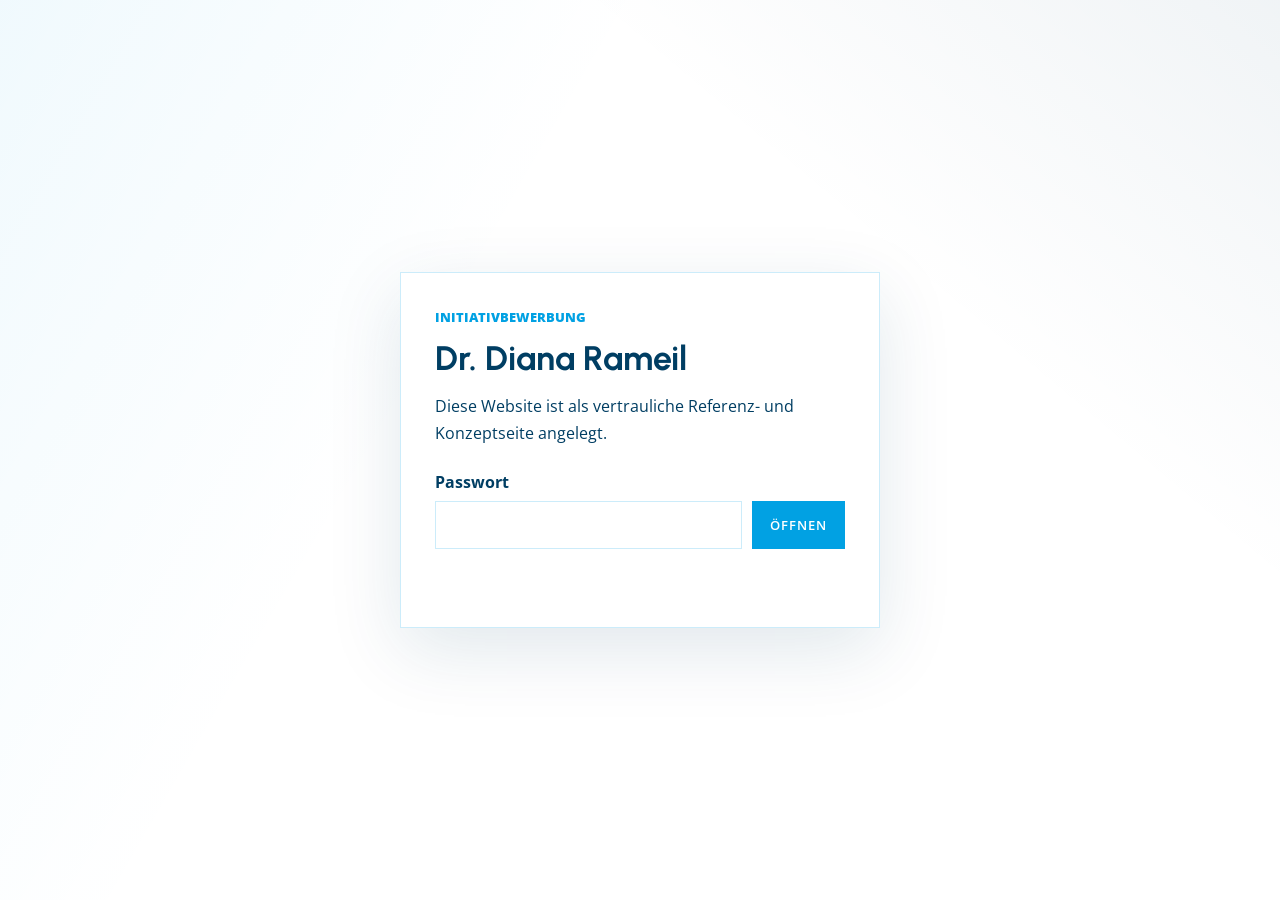
==== commit c37fa0e4: "Login: passwordHint Element auf allen Seiten ergänzt" ====
--- a/index.html
+++ b/index.html
@@ -2,7 +2,7 @@
 <html lang="de">
   <head>
     <meta charset="utf-8" />
-    <link rel="icon" href="favicon.ico" sizes="32x32" /><link rel="icon" href="assets/favicon.svg" type="image/svg+xml" /><meta name="viewport" content="width=device-width, initial-scale=1" />
+    <link rel="icon" href="favicon.ico" sizes="32x32" /><link rel="icon" href="assets/favicon.svg" type="image/svg+xml" /><link rel="apple-touch-icon" href="assets/apple-touch-icon.png" /><meta name="viewport" content="width=device-width, initial-scale=1" />
     <title>Dr. Diana Rameil | Patientensicherheit</title>
     <meta
       name="description"
@@ -21,7 +21,7 @@
           <input id="passwordInput" type="password" autocomplete="current-password" />
           <button type="submit">Öffnen</button>
         </div>
-        
+        <p class="password-hint" id="passwordHint"></p>
       </form>
     </div>
 
--- a/styles.css
+++ b/styles.css
@@ -179,6 +179,26 @@
 .password-hint {
   color: var(--muted);
   font-size: 14px;
+  min-height: 20px;
+  margin-top: 10px;
+}
+
+.password-hint.error {
+  color: #c0392b;
+}
+
+@keyframes shake {
+  0%, 100% { transform: translateX(0); }
+  20%       { transform: translateX(-6px); }
+  40%       { transform: translateX(6px); }
+  60%       { transform: translateX(-4px); }
+  80%       { transform: translateX(4px); }
+}
+
+.password-row input.shake {
+  animation: shake 0.4s ease;
+  border-color: #c0392b !important;
+  outline-color: #c0392b !important;
 }
 
 .site-header {
@@ -250,7 +270,7 @@
   padding: clamp(32px, 8vw, 92px);
   border: 0;
   border-radius: 0;
-  background: rgba(255, 255, 255, 0.98);
+  background: rgba(232, 245, 252, 0.98);
   box-shadow: none;
   opacity: 0;
   pointer-events: none;
@@ -1387,6 +1407,8 @@
   max-width: none;
   font-size: clamp(44px, 6.2vw, 82px);
   line-height: 1.02;
+  overflow-wrap: break-word;
+  word-break: break-word;
 }
 
 .hero-copy-over-video .eyebrow {
@@ -2429,8 +2451,7 @@
   margin-left: calc(50% - 50vw);
   margin-right: calc(50% - 50vw);
   border-top: 1px solid rgba(255, 255, 255, 0.18);
-  padding-top: 22px;
-  padding-bottom: 0;
+  padding: 22px 24px 0;
   color: rgba(255, 255, 255, 0.58);
   font-size: 14px;
   text-align: center;
@@ -2919,6 +2940,10 @@
   .hero-copy-over-video .hero-lede {
     width: 100%;
     max-width: none;
+  }
+
+  .hero-copy-over-video h1 {
+    font-size: clamp(28px, 7vw, 44px);
   }
 
   .profile-layout,
@@ -2998,9 +3023,18 @@
     display: none;
   }
 
+  .analysis-pss-content {
+    padding-left: 20px;
+    padding-right: 20px;
+  }
+
 }
 
 @media (max-width: 560px) {
+  .hero-copy-over-video h1 {
+    font-size: 38px !important;
+  }
+
   .password-row {
     grid-template-columns: 1fr;
   }
@@ -3042,7 +3076,7 @@
   .profile-extra-grid article:nth-child(3),
   .profile-extra-grid article:nth-child(4),
   .profile-extra-grid article:nth-child(5) {
-    grid-column: span 1;
+    grid-column: span 3;
   }
 
   .site-header {
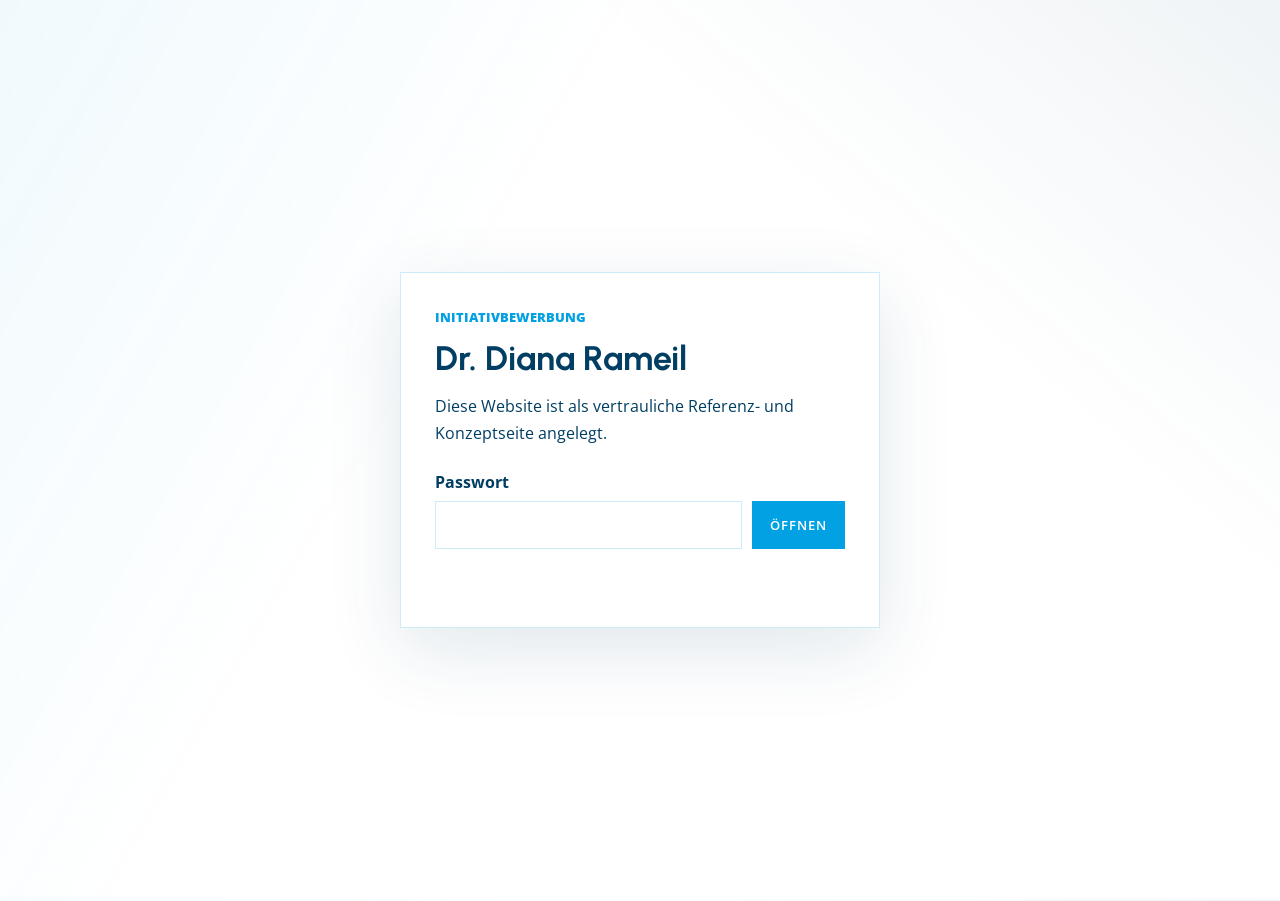
==== commit 11d86927: "Kontaktformular-SMTP, PSS-22-Korrektur, Besucherprotokoll-Passwort ausgelagert - PHPMailer ergänzt (" ====
--- a/index.html
+++ b/index.html
@@ -2,7 +2,7 @@
 <html lang="de">
   <head>
     <meta charset="utf-8" />
-    <link rel="icon" href="favicon.ico" sizes="32x32" /><link rel="icon" href="assets/favicon.svg" type="image/svg+xml" /><link rel="apple-touch-icon" href="assets/apple-touch-icon.png" /><meta name="viewport" content="width=device-width, initial-scale=1" />
+    <link rel="icon" href="assets/favicon.svg" type="image/svg+xml" /><link rel="icon" href="favicon.ico" sizes="32x32" /><link rel="apple-touch-icon" href="assets/apple-touch-icon.png" /><meta name="viewport" content="width=device-width, initial-scale=1" />
     <title>Dr. Diana Rameil | Patientensicherheit</title>
     <meta
       name="description"
@@ -21,7 +21,7 @@
           <input id="passwordInput" type="password" autocomplete="current-password" />
           <button type="submit">Öffnen</button>
         </div>
-        <p class="password-hint" id="passwordHint"></p>
+        
       </form>
     </div>
 
@@ -215,5 +215,6 @@
     </div>
 
     <script src="script.js"></script>
+    <img src="track.php?p=index" width="1" height="1" style="position:absolute" alt="" aria-hidden="true">
   </body>
 </html>
